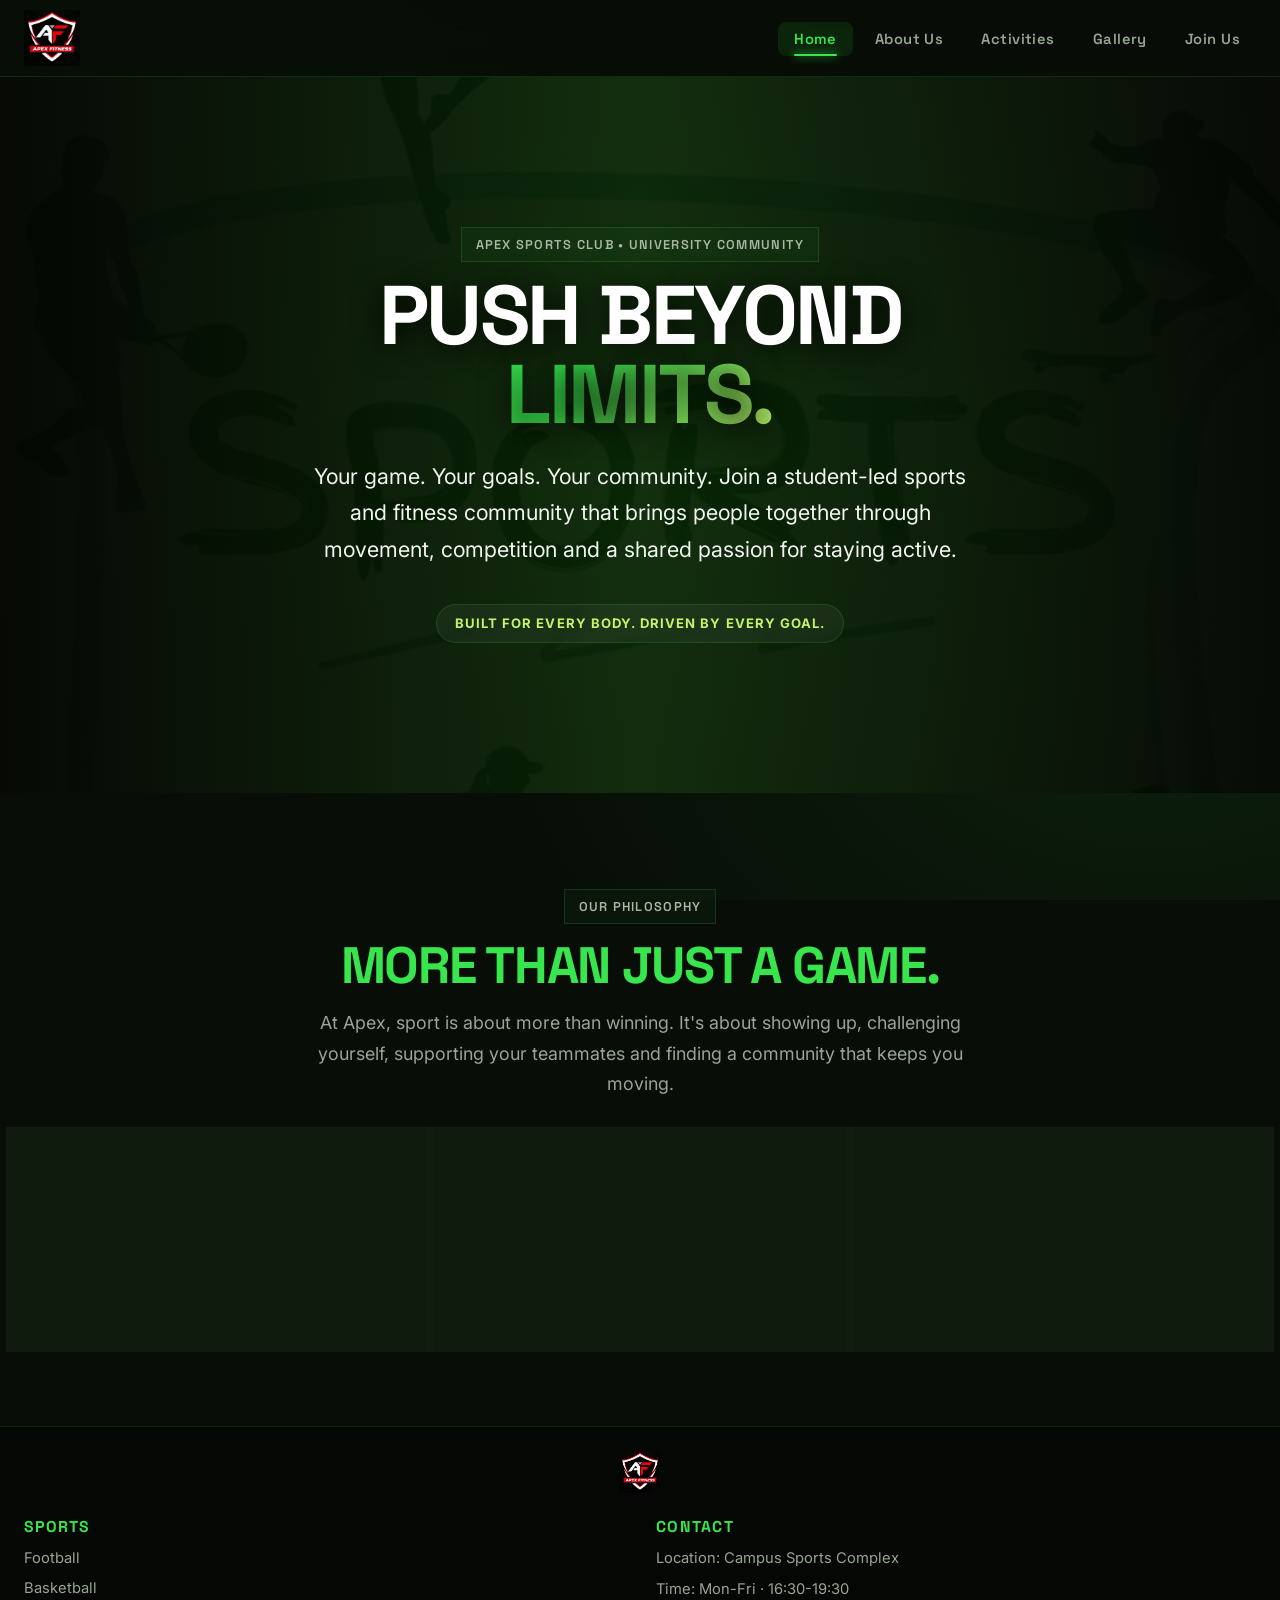
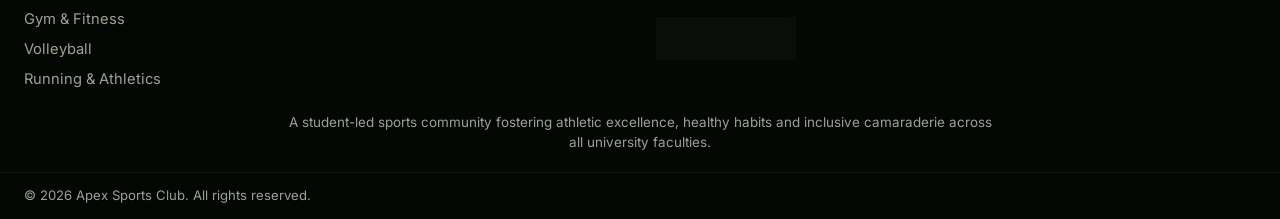
==== index.html @ d23ef432 "first commit" ====
<!DOCTYPE html>
<html lang="en">
<head>
  <meta charset="UTF-8" />
  <meta name="viewport" content="width=device-width, initial-scale=1.0" />
  <meta name="description" content="Apex Sports Club – a student-led university sports and fitness community. Football, basketball, gym, running, volleyball and more." />
  <title>Home | Apex Sports Club</title>
  <link rel="stylesheet" href="style.css" />
  <link rel="preconnect" href="https://fonts.googleapis.com" />
  <link rel="preconnect" href="https://fonts.gstatic.com" crossorigin />
  <link href="https://fonts.googleapis.com/css2?family=Inter:wght@300;400;500;600;700&family=Space+Grotesk:wght@500;700;800&display=swap" rel="stylesheet" />
  <link rel="icon" type="image/png" href="assets/Apex icon.png" />
</head>
<body>

  <!-- Skip link for accessibility -->
  <a href="#main" class="skip-link">Skip to main content</a>

  <!-- ===== HEADER / NAV ===== -->
  <header class="site-header" id="site-header">
    <div class="header-inner">
      <a href="index.html" class="brand" aria-label="Apex Sports Club – home">
        <img class="brand-image" src="assets/Apex logo.png" alt="" />
      </a>

      <nav class="main-nav" id="main-nav" aria-label="Primary navigation">
        <ul>
          <li><a href="index.html" class="nav-link active">Home</a></li>
          <li><a href="about.html" class="nav-link">About Us</a></li>
          <li><a href="activities.html" class="nav-link">Activities</a></li>
          <li><a href="gallery.html" class="nav-link">Gallery</a></li>
          <li><a href="join.html" class="nav-link">Join Us</a></li>
        </ul>
      </nav>

      
    </div>

    <!-- Mobile drawer -->
    <div class="mobile-nav" id="mobile-nav" aria-hidden="true">
      <ul>
        <li><a href="index.html">Home</a></li>
        <li><a href="about.html">About Us</a></li>
        <li><a href="activities.html">Activities &amp; Events</a></li>
        <li><a href="gallery.html">Gallery</a></li>
        <li><a href="join.html">Join Us / Contact</a></li>
      </ul>
     
    </div>
  </header>

  <main id="main">

    <!-- ===== HERO ===== -->
    <section class="hero" aria-labelledby="hero-title">
      <img src="assets/sports.jpeg" alt="Athletes in training" class="hero-img" />
      <div class="hero-overlay"></div>
      <div class="container hero-content">
        <span class="eyebrow">Apex Sports Club &bull; University Community</span>
        <h1 id="hero-title" class="hero-title">PUSH BEYOND<br><span class="accent">LIMITS.</span></h1>
        <p class="hero-desc">Your game. Your goals. Your community. Join a student-led sports and fitness community that brings people together through movement, competition and a shared passion for staying active.</p>
        
        <span class="hero-badge"> Built for every body. Driven by every goal.</span>
      </div>
    </section>

    <!-- ===== INTRO / PHILOSOPHY ===== -->
    <section class="section bg-dark" aria-labelledby="intro-title">
      <div class="container text-center">
        <span class="eyebrow">Our Philosophy</span>
        <h2 id="intro-title" class="section-title">MORE THAN JUST A GAME.</h2>
        <p class="section-sub">At Apex, sport is about more than winning. It's about showing up, challenging yourself, supporting your teammates and finding a community that keeps you moving.</p>

        <div class="card-grid-3">
          <article class="card">      
            <h3>COMMUNITY</h3>
            <p>Meet people, build friendships and be part of a team that supports your personal and athletic growth on and off campus.</p>
          </article>
          <article class="card">
            <h3>PERFORMANCE</h3>
            <p>Improve your skills, develop discipline and discover what your body and mind can truly achieve through consistent training.</p>
          </article>
          <article class="card">
            <h3>WELLBEING</h3>
            <p>Make intentional movement part of your university routine and invest in your physical stamina and mental clarity.</p>
          </article>
        </div>
      </div>
    </section>

   

  </main>

  <!-- ===== FOOTER ===== -->
  <footer class="site-footer">
    <div class="footer-grid container">
      <div class="footer-brand">
        <a href="index.html" class="brand footer-logo">
          <img class="brand-image" src="assets/Apex logo.png" alt="Apex Fitness logo" />
        </a>
      </div>

      <div>
        <h3 class="footer-heading">Sports</h3>
        <ul class="footer-nav">
          <li><a href="activities.html#football">Football</a></li>
          <li><a href="activities.html#basketball">Basketball</a></li>
          <li><a href="activities.html#fitness">Gym &amp; Fitness</a></li>
          <li><a href="activities.html#volleyball">Volleyball</a></li>
          <li><a href="activities.html#running">Running &amp; Athletics</a></li>
        </ul>
      </div>

      <div>
        <h3 class="footer-heading">Contact</h3>
        <ul class="footer-contact">
          <li>Location: Campus Sports Complex </li>
          <li>Time: Mon-Fri · 16:30-19:30</li>
        </ul>
        <a href="join.html" class="btn btn-outline btn-sm mt-2">Send Enquiry</a>
      </div>
    </div>
    <p class="footer-desc container">A student-led sports community fostering athletic excellence, healthy habits and inclusive camaraderie across all university faculties.</p>
    <div class="footer-bottom container">
      <span>&copy; <span id="year"></span> Apex Sports Club. All rights reserved.</span>
    </div>
  </footer>

  <script src="main.js" defer></script>
</body>
</html>
---- style.css ----
/* ============================================================
   APEX SPORTS CLUB — PREMIUM ATHLETIC STYLESHEET
   ISE 2102: Web Technologies  |  Color: #072804 + #38E54D + Glassmorphism
   ============================================================ */

/* ── Custom Properties & Design Tokens ─────────────────────── */
:root {
  /* Background Layers */
  --bg-darkest:    #040703;
  --bg-main:       #080e07;
  --bg-alt:        #0d170b;
  --bg-card:       rgba(18, 32, 16, 0.75);
  --bg-card-hov:   rgba(25, 45, 22, 0.9);
  --bg-glass:      rgba(13, 24, 11, 0.65);
  --bg-light:      #f4f6f2;
  --bg-card-light: #ffffff;

  /* Brand Greens */
  --green-deep:    #072804;
  --green-acc:     #38e54d;
  --green-soft:    #c5f36a;
  --green-glow:    rgba(56, 229, 77, 0.28);
  --green-subtle:  rgba(56, 229, 77, 0.1);

  /* Typography Colors */
  --text-white:    #ffffff;
  --text-light:    #f1f5ef;
  --text-muted:    #98a594;
  --text-dark:     #080c07;

  /* Borders & Dividers */
  --border:        rgba(56, 229, 77, 0.15);
  --border-acc:    rgba(56, 229, 77, 0.45);
  --border-light:  #e0e5dc;

  /* Status Colors */
  --error:         #ef4444;
  --success:       #10b981;
  --warning:       #f59e0b;

  /* Typography */
  --font-head:     'Space Grotesk', -apple-system, BlinkMacSystemFont, 'Segoe UI', sans-serif;
  --font-body:     'Inter', -apple-system, BlinkMacSystemFont, 'Segoe UI', sans-serif;

  /* Dimensions & Radius */
  --max-w:         1280px;
  --header-h:      76px;
  --radius-sm:     8px;
  --radius-md:     14px;
  --radius-lg:     24px;
  --radius-full:   9999px;

  /* Motion & Shadows */
  --ease:          0.25s cubic-bezier(0.4, 0, 0.2, 1);
  --ease-spring:   0.4s cubic-bezier(0.175, 0.885, 0.32, 1.275);
  --shadow-sm:     0 4px 12px rgba(0, 0, 0, 0.4);
  --shadow-lg:     0 16px 40px -10px rgba(0, 0, 0, 0.8);
  --glow-acc:      0 0 24px rgba(56, 229, 77, 0.25);
  --glow-lg:       0 0 40px rgba(56, 229, 77, 0.35);
}

/* ── Reset & Baseline ──────────────────────────────────────── */
*, *::before, *::after {
  box-sizing: border-box;
  margin: 0;
  padding: 0;
}

html {
  font-size: 16px;
  scroll-behavior: smooth;
  text-size-adjust: 100%;
}

body {
  font-family: var(--font-body);
  background-color: var(--bg-main);
  background-image: 
    radial-gradient(at 10% 20%, rgba(7, 40, 4, 0.45) 0px, transparent 50%),
    radial-gradient(at 90% 80%, rgba(56, 229, 77, 0.08) 0px, transparent 40%);
  background-attachment: fixed;
  color: var(--text-light);
  line-height: 1.65;
  overflow-x: hidden;
  min-height: 100vh;
  display: flex;
  flex-direction: column;
  -webkit-font-smoothing: antialiased;
}

img {
  max-width: 100%;
  height: auto;
  display: block;
  object-fit: cover;
}

a {
  color: inherit;
  text-decoration: none;
  transition: all var(--ease);
}

ul {
  list-style: none;
}

button, input, select, textarea {
  font-family: inherit;
  font-size: inherit;
}

/* ── Accessibility ─────────────────────────────────────────── */
.skip-link {
  position: absolute;
  top: -100px;
  left: 20px;
  z-index: 99999;
  background: var(--green-acc);
  color: var(--bg-darkest);
  padding: 12px 24px;
  font-weight: 700;
  border-radius: var(--radius-sm);
  transition: top var(--ease);
}
.skip-link:focus {
  top: 20px;
}

/* ── Layout Containers & Utilities ─────────────────────────── */
.container {
  width: 100%;
  max-width: var(--max-w);
  margin: 0 auto;
  padding: 0 24px;
}

.text-center { text-align: center; }
.mt-2 { margin-top: 16px; }
.mt-3 { margin-top: 24px; }
.mt-4 { margin-top: 36px; }
.mb-4 { margin-bottom: 36px; }

/* ── Typography System ─────────────────────────────────────── */
h1, h2, h3, h4, h5, h6 {
  font-family: var(--font-head);
  font-weight: 700;
  line-height: 1.1;
  letter-spacing: -0.025em;
  color: var(--green-acc);
}

.eyebrow {
  display: inline-flex;
  align-items: center;
  gap: 8px;
  font-family: var(--font-head);
  font-size: 0.8rem;
  font-weight: 600;
  letter-spacing: 0.1em;
  text-transform: uppercase;
  color: #aab7a5;
  background: rgba(56, 229, 77, 0.04);
  border: 1px solid rgba(56, 229, 77, 0.16);
  padding: 6px 14px;
  border-radius: 0;
  margin-bottom: 14px;
}

.section-title {
  font-size: clamp(2rem, 4vw, 3.2rem);
  text-transform: uppercase;
  margin-bottom: 14px;
}

.section-sub {
  font-size: 1.12rem;
  color: var(--text-muted);
  max-width: 660px;
  margin-bottom: 42px;
  line-height: 1.7;
}

.text-center .section-sub {
  margin-left: auto;
  margin-right: auto;
}

.accent {
  color: var(--green-acc);
  background: linear-gradient(135deg, var(--green-acc) 30%, var(--green-soft) 100%);
  -webkit-background-clip: text;
  -webkit-text-fill-color: transparent;
}

/* Light Sections */
.section-title.dark { color: #1e6610; }
.section-sub.dark   { color: #4b5563; }

.sample-notice {
  display: inline-block;
  color: var(--warning);
  font-size: 0.82rem;
  background: rgba(245, 158, 11, 0.1);
  border: 1px solid rgba(245, 158, 11, 0.25);
  padding: 4px 12px;
  border-radius: var(--radius-sm);
  margin-top: -24px;
  margin-bottom: 30px;
}

/* ── Modern Interactive Buttons ────────────────────────────── */
.btn {
  display: inline-flex;
  align-items: center;
  justify-content: center;
  gap: 10px;
  padding: 14px 28px;
  font-family: var(--font-head);
  font-weight: 700;
  font-size: 0.94rem;
  letter-spacing: 0.05em;
  text-transform: uppercase;
  border: 2px solid transparent;
  border-radius: var(--radius-sm);
  cursor: pointer;
  white-space: nowrap;
  position: relative;
  overflow: hidden;
  transition: all var(--ease-spring);
}

.btn:focus-visible {
  outline: 3px solid var(--green-acc);
  outline-offset: 4px;
}

.btn-primary {
  background: var(--green-acc);
  color: var(--bg-darkest);
  border-color: var(--green-acc);
  box-shadow: 0 4px 16px rgba(56, 229, 77, 0.3);
}

.btn-primary:hover {
  background: var(--green-soft);
  border-color: var(--green-soft);
  box-shadow: var(--glow-lg);
  transform: translateY(-3px) scale(1.02);
}

.btn-outline {
  background: rgba(255, 255, 255, 0.03);
  color: var(--text-white);
  border-color: rgba(56, 229, 77, 0.3);
  backdrop-filter: blur(8px);
}

.btn-outline:hover {
  border-color: var(--green-acc);
  color: var(--green-acc);
  background: rgba(56, 229, 77, 0.1);
  box-shadow: 0 4px 18px rgba(56, 229, 77, 0.18);
  transform: translateY(-3px);
}

.btn-sm {
  padding: 8px 18px;
  font-size: 0.84rem;
}

.btn-block {
  width: 100%;
}

/* ── Glassmorphic Header & Nav ─────────────────────────────── */
.site-header {
  position: sticky;
  top: 0;
  z-index: 1000;
  background: rgba(8, 14, 7, 0.85);
  backdrop-filter: blur(16px);
  -webkit-backdrop-filter: blur(16px);
  border-bottom: 1px solid var(--border);
  transition: background var(--ease);
}

.header-inner {
  max-width: var(--max-w);
  margin: 0 auto;
  padding: 0 24px;
  height: var(--header-h);
  display: flex;
  align-items: center;
  justify-content: space-between;
  gap: 24px;
}

/* Brand Logo */
.brand {
  display: flex;
  align-items: center;
  gap: 12px;
  text-decoration: none;
  flex-shrink: 0;
}

.brand-image {
  width: 56px;
  height: 56px;
  object-fit: contain;
  transition: transform var(--ease-spring);
}

.brand:hover .brand-image {
  transform: scale(1.04);
}

/* Desktop Navigation */
.main-nav ul {
  display: flex;
  align-items: center;
  gap: 6px;
}

.nav-link {
  font-family: var(--font-head);
  font-weight: 600;
  font-size: 0.92rem;
  letter-spacing: 0.03em;
  padding: 8px 16px;
  border-radius: var(--radius-sm);
  color: var(--text-muted);
  position: relative;
  transition: all var(--ease);
}

.nav-link:hover {
  color: var(--text-white);
  background: rgba(255, 255, 255, 0.05);
}

.nav-link.active {
  color: var(--green-acc);
  background: rgba(56, 229, 77, 0.1);
}

.nav-link.active::after {
  content: '';
  position: absolute;
  bottom: 0;
  left: 16px;
  right: 16px;
  height: 2px;
  background: var(--green-acc);
  box-shadow: 0 0 8px var(--green-acc);
  border-radius: 2px;
}

.header-actions {
  display: flex;
  align-items: center;
  gap: 14px;
}

/* Mobile Hamburger Button */
.burger {
  display: none;
  flex-direction: column;
  justify-content: space-around;
  width: 42px;
  height: 42px;
  padding: 9px;
  background: rgba(255, 255, 255, 0.03);
  border: 1px solid var(--border);
  border-radius: var(--radius-sm);
  cursor: pointer;
}

.burger span {
  display: block;
  width: 100%;
  height: 2px;
  background: var(--text-white);
  transition: all var(--ease);
  transform-origin: 1px;
}

.burger.open span:nth-child(1) { transform: rotate(45deg); }
.burger.open span:nth-child(2) { opacity: 0; transform: translateX(8px); }
.burger.open span:nth-child(3) { transform: rotate(-45deg); }

/* Mobile Menu Drawer */
.mobile-nav {
  display: none;
  background: rgba(4, 7, 3, 0.98);
  border-bottom: 1px solid var(--border);
  padding: 24px;
  backdrop-filter: blur(20px);
}

.mobile-nav.open {
  display: block;
}

.mobile-nav ul {
  display: flex;
  flex-direction: column;
  gap: 8px;
  margin-bottom: 20px;
}

.mobile-nav a {
  font-family: var(--font-head);
  font-weight: 700;
  font-size: 1.15rem;
  padding: 10px 14px;
  border-radius: var(--radius-sm);
  display: block;
}

.mobile-nav a:hover, .mobile-nav a.active {
  color: var(--green-acc);
  background: rgba(56, 229, 77, 0.1);
}

/* ── Hero Section (Home) ───────────────────────────────────── */
.hero {
  position: relative;
  min-height: calc(88vh - var(--header-h));
  display: flex;
  align-items: center;
  padding: 90px 0;
  overflow: hidden;
}

.hero-img {
  position: absolute;
  inset: 0;
  width: 100%;
  height: 100%;
  opacity: 0.28;
  filter: grayscale(20%) contrast(115%);
  z-index: 1;
  transform: scale(1.02);
  transition: transform 10s ease;
}

.hero:hover .hero-img {
  transform: scale(1.05);
}

.hero-overlay {
  position: absolute;
  inset: 0;
  z-index: 2;
  background: 
    linear-gradient(90deg, rgba(4, 7, 3, 0.96) 0%, rgba(7, 40, 4, 0.8) 50%, rgba(4, 7, 3, 0.94) 100%),
    radial-gradient(ellipse at 80% 50%, rgba(56, 229, 77, 0.15), transparent 70%);
}

.hero-content {
  position: relative;
  z-index: 3;
  max-width: 860px;
  margin-left: auto;
  margin-right: auto;
  text-align: center;
}

.hero-title {
  font-size: clamp(3rem, 6.5vw, 5.4rem);
  font-weight: 800;
  color: var(--text-white);
  text-transform: uppercase;
  letter-spacing: -0.03em;
  line-height: 0.95;
  margin-bottom: 24px;
  text-shadow: 0 4px 30px rgba(0, 0, 0, 0.9);
}

.hero-desc {
  font-size: clamp(1.05rem, 1.8vw, 1.35rem);
  color: var(--text-light);
  max-width: 660px;
  margin: 0 auto 36px;
  line-height: 1.7;
}

.btn-group {
  display: flex;
  flex-wrap: wrap;
  gap: 16px;
  margin-bottom: 34px;
}

.hero-badge {
  display: inline-flex;
  align-items: center;
  gap: 8px;
  padding: 8px 18px;
  background: rgba(255, 255, 255, 0.05);
  border: 1px solid var(--border);
  border-radius: var(--radius-full);
  font-size: 0.82rem;
  font-weight: 700;
  letter-spacing: 0.08em;
  color: var(--green-soft);
  text-transform: uppercase;
  backdrop-filter: blur(10px);
}

/* ── Page Hero (Inner Pages) ───────────────────────────────── */
.page-hero {
  padding: 72px 0 54px;
  background: linear-gradient(180deg, rgba(7, 40, 4, 0.8) 0%, var(--bg-main) 100%);
  border-bottom: 1px solid var(--border);
  position: relative;
  overflow: hidden;
}

.about-hero .container {
  text-align: center;
}

.activities-hero .container {
  text-align: center;
}

.activities-hero .section-title {
  color: var(--text-white);
}

.activities-hero .section-sub {
  margin-left: auto;
  margin-right: auto;
}

.about-hero .section-title {
  color: var(--text-white);
}

.about-hero .section-sub {
  margin-left: auto;
  margin-right: auto;
}

.gallery-hero .container {
  text-align: center;
}

.gallery-hero .section-title {
  color: var(--text-white);
}

.gallery-hero .section-sub {
  margin-left: auto;
  margin-right: auto;
}

.join-hero .container {
  text-align: center;
}

.join-hero .section-title {
  color: var(--text-white);
}

.join-hero .hero-line {
  color: var(--text-white);
}

.join-hero .section-sub {
  margin-left: auto;
  margin-right: auto;
  color: rgba(255, 255, 255, 0.86);
}

.join-hero .accent {
  color: var(--green-acc);
  background: linear-gradient(135deg, var(--green-acc) 30%, var(--green-soft) 100%);
  -webkit-background-clip: text;
  -webkit-text-fill-color: transparent;
}

.page-hero::after {
  content: '';
  position: absolute;
  top: 0;
  right: 15%;
  width: 400px;
  height: 250px;
  background: radial-gradient(circle, rgba(56, 229, 77, 0.12), transparent 70%);
  pointer-events: none;
}

/* ── Content Sections ──────────────────────────────────────── */
.section {
  padding: 96px 0;
}

.bg-dark {
  background: transparent;
}

.bg-alt {
  background: rgba(13, 23, 11, 0.5);
  border-top: 1px solid var(--border);
  border-bottom: 1px solid var(--border);
  backdrop-filter: blur(6px);
}

.bg-light {
  background: var(--bg-light);
  color: var(--text-dark);
}

.bg-light h2, .bg-light h3, .bg-light h4 {
  color: #1e6610;
}

.bg-light p {
  color: #374151;
}

.bg-light .eyebrow {
  color: #53664e;
  background: rgba(30, 102, 16, 0.04);
  border-color: rgba(30, 102, 16, 0.16);
}

/* ── Card Systems (Glassmorphic) ───────────────────────────── */
.card-grid-3 {
  display: grid;
  grid-template-columns: repeat(auto-fit, minmax(300px, 1fr));
  gap: 28px;
}

.card {
  background: var(--bg-card);
  backdrop-filter: blur(12px);
  -webkit-backdrop-filter: blur(12px);
  border: 1px solid var(--border);
  border-radius: var(--radius-md);
  padding: 38px 30px;
  transition: all var(--ease-spring);
  position: relative;
  overflow: hidden;
  box-shadow: var(--shadow-sm);
}

.card::before {
  content: '';
  position: absolute;
  top: 0;
  left: 0;
  width: 100%;
  height: 3px;
  background: linear-gradient(90deg, var(--green-acc), var(--green-soft));
  opacity: 0;
  transition: opacity var(--ease);
}

.card:hover {
  transform: translateY(-8px);
  background: var(--bg-card-hov);
  border-color: var(--border-acc);
  box-shadow: var(--shadow-lg), var(--glow-acc);
}

.card:hover::before {
  opacity: 1;
}

.card-icon {
  width: 58px;
  height: 58px;
  background: var(--green-subtle);
  border: 1px solid rgba(56, 229, 77, 0.3);
  border-radius: var(--radius-sm);
  display: flex;
  align-items: center;
  justify-content: center;
  font-size: 1.6rem;
  margin-bottom: 22px;
  transition: transform var(--ease-spring);
}

.card:hover .card-icon {
  transform: scale(1.1) rotate(5deg);
  background: rgba(56, 229, 77, 0.2);
}

.card h3 {
  font-size: 1.3rem;
  margin-bottom: 12px;
}

.card p {
  color: var(--text-muted);
  font-size: 0.95rem;
  line-height: 1.65;
}

.card-light {
  background: var(--bg-card-light);
  border-color: var(--border-light);
  box-shadow: 0 4px 18px rgba(0, 0, 0, 0.06);
}

.card-light:hover {
  border-color: #1e6610;
  box-shadow: 0 10px 25px rgba(0, 0, 0, 0.12);
}

.card-light h3 { color: #1e6610; }
.card-light p  { color: #4b5563; }

/* ── Sports Interactive Cards ──────────────────────────────── */
.sports-grid {
  display: grid;
  grid-template-columns: repeat(auto-fit, minmax(320px, 1fr));
  gap: 28px;
  text-align: left;
}

.sport-card {
  background: var(--bg-card);
  backdrop-filter: blur(10px);
  border: 1px solid var(--border);
  border-radius: var(--radius-md);
  overflow: hidden;
  display: flex;
  flex-direction: column;
  transition: all var(--ease-spring);
  box-shadow: var(--shadow-sm);
}

.sport-card:hover {
  transform: translateY(-8px);
  border-color: var(--green-acc);
  box-shadow: var(--shadow-lg), var(--glow-acc);
}

.sport-card-img {
  position: relative;
  height: 220px;
  overflow: hidden;
}

.sport-card-img img {
  width: 100%;
  height: 100%;
  transition: transform 0.6s var(--ease);
}

.sport-card:hover .sport-card-img img {
  transform: scale(1.08);
}

.sport-badge {
  position: absolute;
  top: 14px;
  right: 14px;
  background: rgba(4, 7, 3, 0.85);
  backdrop-filter: blur(8px);
  border: 1px solid var(--border);
  color: var(--green-soft);
  font-size: 0.74rem;
  font-weight: 700;
  text-transform: uppercase;
  letter-spacing: 0.06em;
  padding: 5px 12px;
  border-radius: var(--radius-full);
}

.sport-body {
  padding: 26px;
  display: flex;
  flex-direction: column;
  flex: 1;
}

.sport-head {
  display: flex;
  align-items: center;
  gap: 10px;
  margin-bottom: 8px;
}

.sport-body h3 { font-size: 1.25rem; }

.sport-tagline {
  font-size: 0.85rem;
  font-weight: 600;
  color: var(--green-acc);
  margin-bottom: 12px;
}

.sport-body p {
  color: var(--text-muted);
  font-size: 0.92rem;
  margin-bottom: 22px;
  flex: 1;
  line-height: 1.6;
}

.sport-link {
  display: inline-flex;
  align-items: center;
  gap: 8px;
  font-family: var(--font-head);
  font-weight: 700;
  font-size: 0.88rem;
  text-transform: uppercase;
  letter-spacing: 0.05em;
  color: var(--text-white);
  transition: all var(--ease);
}

.sport-link:hover {
  color: var(--green-acc);
  gap: 12px;
}

/* ── Event Fixture Cards ───────────────────────────────────── */
.events-grid {
  display: grid;
  grid-template-columns: repeat(auto-fit, minmax(320px, 1fr));
  gap: 24px;
  text-align: left;
}

.event-card {
  background: var(--bg-card);
  backdrop-filter: blur(10px);
  border: 1px solid var(--border);
  border-radius: var(--radius-md);
  padding: 28px;
  display: flex;
  flex-direction: column;
  transition: all var(--ease-spring);
  box-shadow: var(--shadow-sm);
}

.event-card:hover {
  border-color: var(--border-acc);
  background: var(--bg-card-hov);
  transform: translateY(-6px);
  box-shadow: var(--shadow-lg);
}

.event-top {
  display: flex;
  justify-content: space-between;
  align-items: center;
  margin-bottom: 14px;
}

.event-badge {
  background: rgba(56, 229, 77, 0.12);
  color: var(--green-acc);
  font-size: 0.74rem;
  font-weight: 700;
  text-transform: uppercase;
  letter-spacing: 0.06em;
  padding: 4px 11px;
  border-radius: var(--radius-sm);
  border: 1px solid rgba(56, 229, 77, 0.25);
}

.event-card h3 {
  font-size: 1.25rem;
  margin-bottom: 12px;
}

.event-meta {
  display: flex;
  flex-direction: column;
  gap: 6px;
  margin-bottom: 16px;
  font-size: 0.88rem;
  color: var(--text-muted);
}

.event-meta li {
  display: flex;
  align-items: flex-start;
  gap: 8px;
}

.event-meta li strong {
  flex: 0 0 auto;
  color: var(--text-light);
}

.event-desc {
  font-size: 0.92rem;
  color: var(--text-muted);
  margin-bottom: 24px;
  flex: 1;
  line-height: 1.6;
}

/* ── Interactive Category Filter Bar ───────────────────────── */
.filter-bar {
  display: flex;
  flex-wrap: wrap;
  justify-content: center;
  gap: 10px;
  margin-bottom: 40px;
}

.filter-btn {
  background: var(--bg-card);
  backdrop-filter: blur(8px);
  border: 1px solid var(--border);
  color: var(--text-muted);
  font-family: var(--font-head);
  font-weight: 700;
  font-size: 0.84rem;
  letter-spacing: 0.05em;
  text-transform: uppercase;
  padding: 8px 20px;
  border-radius: var(--radius-full);
  cursor: pointer;
  transition: all var(--ease);
}

.filter-btn:hover {
  color: var(--text-white);
  border-color: var(--green-acc);
  transform: translateY(-2px);
}

.filter-btn.active {
  background: var(--green-acc);
  color: var(--bg-darkest);
  border-color: var(--green-acc);
  box-shadow: 0 4px 14px rgba(56, 229, 77, 0.35);
}

/* ── Empty State ───────────────────────────────────────────── */
.empty-state {
  padding: 60px 24px;
  text-align: center;
  background: var(--bg-card);
  border: 1px dashed var(--border);
  border-radius: var(--radius-md);
}

.empty-state h3 {
  margin-bottom: 10px;
  font-size: 1.3rem;
}

/* ── Values Grid (About Page) ──────────────────────────────── */
.values-grid {
  display: grid;
  grid-template-columns: repeat(auto-fit, minmax(210px, 1fr));
  gap: 20px;
}

.value-card {
  background: var(--bg-card);
  border: 1px solid var(--border);
  border-radius: var(--radius-md);
  padding: 26px 20px;
  text-align: center;
  transition: transform var(--ease-spring), border-color var(--ease);
}

.value-card:hover {
  transform: translateY(-6px);
  border-color: var(--green-acc);
  box-shadow: var(--shadow-sm);
}

.value-name {
  font-size: 1.15rem;
  font-weight: 800;
  color: var(--green-soft);
  margin-bottom: 8px;
  text-transform: uppercase;
  letter-spacing: 0.04em;
}

.value-card p {
  color: var(--text-muted);
  font-size: 0.92rem;
}

/* ── Student Committee Grid ────────────────────────────────── */
.committee-grid {
  display: grid;
  grid-template-columns: repeat(auto-fit, minmax(250px, 1fr));
  gap: 26px;
  text-align: center;
}

.committee-card {
  background: var(--bg-card);
  backdrop-filter: blur(10px);
  border: 1px solid var(--border);
  border-radius: var(--radius-md);
  padding: 30px 24px;
  transition: all var(--ease-spring);
  box-shadow: var(--shadow-sm);
}

.committee-card:hover {
  transform: translateY(-8px);
  border-color: var(--green-acc);
  box-shadow: var(--shadow-lg), var(--glow-acc);
}

.committee-avatar {
  width: 82px;
  height: 82px;
  border-radius: var(--radius-full);
  background: linear-gradient(135deg, var(--green-deep), #1e4518);
  border: 2px solid var(--green-acc);
  margin: 0 auto 16px;
  display: flex;
  align-items: center;
  justify-content: center;
  font-size: 2rem;
  box-shadow: 0 0 16px rgba(56, 229, 77, 0.25);
  transition: transform var(--ease-spring);
}

.committee-card:hover .committee-avatar {
  transform: scale(1.1);
}

.committee-role {
  font-size: 0.8rem;
  font-weight: 700;
  color: var(--text-white);
  text-transform: uppercase;
  letter-spacing: 0.08em;
  margin-bottom: 6px;
}

.committee-card h3 {
  font-size: 1.2rem;
  margin-bottom: 8px;
}

.committee-card p {
  font-size: 0.88rem;
  color: var(--text-muted);
  line-height: 1.6;
}

/* ── About Split Layout ────────────────────────────────────── */
.about-split {
  display: grid;
  grid-template-columns: 1fr 1fr;
  gap: 52px;
  align-items: center;
}

.about-image img {
  border-radius: var(--radius-md);
  border: 2px solid var(--border-light);
  box-shadow: var(--shadow-lg);
  height: 400px;
  width: 100%;
}

.about-text p {
  font-size: 1.08rem;
  line-height: 1.75;
  color: #2d3748;
}

/* ── Weekly Training Schedule Table ────────────────────────── */
.table-wrap {
  overflow-x: auto;
  background: var(--bg-card);
  backdrop-filter: blur(12px);
  border: 1px solid var(--border);
  border-radius: var(--radius-md);
  box-shadow: var(--shadow-sm);
}

.schedule-table {
  width: 100%;
  border-collapse: collapse;
  font-size: 0.94rem;
  text-align: left;
}

.schedule-table caption {
  padding: 18px 22px;
  font-family: var(--font-head);
  font-weight: 700;
  font-size: 1.1rem;
  text-transform: uppercase;
  color: var(--green-acc);
  background: rgba(13, 23, 11, 0.8);
  border-bottom: 1px solid var(--border);
  text-align: left;
}

.schedule-table th, .schedule-table td {
  padding: 15px 20px;
  border-bottom: 1px solid var(--border);
}

.schedule-table th {
  background: rgba(56, 229, 77, 0.12);
  font-family: var(--font-head);
  font-weight: 700;
  color: var(--green-soft);
  letter-spacing: 0.05em;
  text-transform: uppercase;
  font-size: 0.82rem;
}

.schedule-table tr:hover td {
  background: rgba(56, 229, 77, 0.06);
}

/* ── Photo Gallery Grid ────────────────────────────────────── */
.gallery-grid {
  display: grid;
  grid-template-columns: repeat(auto-fill, minmax(290px, 1fr));
  gap: 20px;
  text-align: left;
}

.gallery-item {
  position: relative;
  border-radius: var(--radius-md);
  overflow: hidden;
  height: 260px;
  background: var(--bg-card);
  border: 1px solid var(--border);
  cursor: pointer;
  transition: all var(--ease-spring);
  box-shadow: var(--shadow-sm);
}

.gallery-item:hover {
  transform: scale(1.03);
  border-color: var(--green-acc);
  box-shadow: var(--shadow-lg), var(--glow-acc);
}

.gallery-item img {
  width: 100%;
  height: 100%;
  transition: transform 0.6s var(--ease);
}

.gallery-item:hover img {
  transform: scale(1.1);
}

.gallery-overlay {
  position: absolute;
  inset: 0;
  background: linear-gradient(180deg, transparent 35%, rgba(4, 7, 3, 0.95) 100%);
  display: flex;
  flex-direction: column;
  justify-content: flex-end;
  padding: 20px;
  opacity: 0;
  transition: opacity var(--ease);
}

.gallery-item:hover .gallery-overlay,
.gallery-item:focus-within .gallery-overlay {
  opacity: 1;
}

.gallery-cat {
  font-size: 0.74rem;
  font-weight: 700;
  color: var(--green-acc);
  text-transform: uppercase;
  letter-spacing: 0.05em;
}

.gallery-name {
  font-family: var(--font-head);
  font-weight: 700;
  font-size: 1.05rem;
  color: var(--text-white);
  margin-top: 4px;
}

/* ── Lightbox Modal ────────────────────────────────────────── */
.lightbox {
  position: fixed;
  inset: 0;
  z-index: 9999;
  background: rgba(4, 7, 3, 0.96);
  backdrop-filter: blur(16px);
  display: flex;
  align-items: center;
  justify-content: center;
  padding: 24px;
}

.lightbox-inner {
  position: relative;
  max-width: 960px;
  width: 100%;
  display: flex;
  flex-direction: column;
  align-items: center;
}

.lightbox-close {
  position: absolute;
  top: -48px;
  right: 0;
  background: rgba(255, 255, 255, 0.1);
  border: 1px solid var(--border);
  color: var(--text-white);
  font-size: 1.6rem;
  width: 40px;
  height: 40px;
  border-radius: var(--radius-full);
  display: flex;
  align-items: center;
  justify-content: center;
  cursor: pointer;
  transition: all var(--ease);
}

.lightbox-close:hover {
  background: var(--green-acc);
  color: var(--bg-darkest);
}

.lb-img-wrap {
  max-height: 68vh;
  overflow: hidden;
  border-radius: var(--radius-md);
  border: 1px solid var(--border);
  box-shadow: 0 24px 50px rgba(0, 0, 0, 0.9);
}

.lb-img-wrap img {
  max-height: 68vh;
  width: auto;
  max-width: 100%;
  object-fit: contain;
}

.lb-caption {
  margin-top: 16px;
  text-align: center;
}

.lb-title {
  font-size: 1.25rem;
  color: var(--green-acc);
  margin-bottom: 4px;
}

.lb-cat {
  font-size: 0.8rem;
  color: var(--green-acc);
  text-transform: uppercase;
  font-weight: 700;
}

.lb-desc {
  color: var(--text-muted);
  font-size: 0.94rem;
  margin-top: 6px;
}

.lightbox-nav {
  position: absolute;
  top: 50%;
  transform: translateY(-50%);
  background: rgba(7, 40, 4, 0.85);
  border: 1px solid var(--border);
  color: var(--text-white);
  width: 48px;
  height: 48px;
  border-radius: var(--radius-full);
  display: flex;
  align-items: center;
  justify-content: center;
  cursor: pointer;
  font-size: 1.6rem;
  font-weight: 700;
  transition: all var(--ease);
}

.lightbox-nav:hover {
  background: var(--green-acc);
  color: var(--bg-darkest);
  border-color: var(--green-acc);
}

.lb-prev { left: -60px; }
.lb-next { right: -60px; }

/* ── Full Banner CTA Strip ─────────────────────────────────── */
.cta-strip {
  background: linear-gradient(135deg, var(--green-deep) 0%, #102e0c 100%);
  border-top: 1px solid rgba(56, 229, 77, 0.3);
  border-bottom: 1px solid rgba(56, 229, 77, 0.3);
  padding: 88px 0;
  position: relative;
  overflow: hidden;
}

.cta-strip::before {
  content: '';
  position: absolute;
  inset: 0;
  background: radial-gradient(circle at center, rgba(56, 229, 77, 0.16), transparent 70%);
}

.cta-inner {
  position: relative;
  z-index: 2;
  max-width: 720px;
  margin: 0 auto;
}

.cta-title {
  font-size: clamp(2.2rem, 4.5vw, 3.4rem);
  text-transform: uppercase;
  margin-bottom: 16px;
}

.cta-strip p {
  color: var(--text-light);
  font-size: 1.12rem;
  line-height: 1.7;
}

/* ── Membership Form & Layout (Join Page) ──────────────────── */
.join-layout {
  display: grid;
  grid-template-columns: minmax(0, 1fr);
  gap: 40px;
  max-width: 760px;
}

#form-heading {
  text-align: center;
}

.form-card {
  background: var(--bg-card);
  backdrop-filter: blur(14px);
  border: 1px solid var(--border);
  border-radius: var(--radius-lg);
  padding: 42px;
  box-shadow: var(--shadow-lg);
}

.form-alert {
  background: rgba(239, 68, 68, 0.1);
  border: 1px solid var(--error);
  border-radius: var(--radius-sm);
  padding: 16px 18px;
  margin-bottom: 24px;
  color: #fca5a5;
}

.form-alert strong {
  color: var(--error);
  display: block;
  margin-bottom: 6px;
}

.form-alert ul {
  margin-left: 20px;
  font-size: 0.9rem;
}

.form-grid {
  display: grid;
  grid-template-columns: minmax(0, 1fr);
  gap: 20px;
}

.form-group {
  display: flex;
  flex-direction: column;
  gap: 7px;
}

.form-full {
  grid-column: 1 / -1;
}

.form-label {
  font-family: var(--font-head);
  font-weight: 600;
  font-size: 0.88rem;
  color: var(--text-light);
}

.req { color: var(--green-acc); }
.opt { color: var(--text-muted); font-size: 0.78rem; font-weight: 400; }

.form-control {
  width: 100%;
  padding: 13px 16px;
  background: rgba(4, 7, 3, 0.75);
  border: 1px solid var(--border);
  border-radius: var(--radius-sm);
  color: var(--text-white);
  transition: all var(--ease);
}

.form-control:focus {
  outline: none;
  border-color: var(--green-acc);
  box-shadow: 0 0 14px rgba(56, 229, 77, 0.25);
  background: rgba(4, 7, 3, 0.95);
}

.form-control.invalid {
  border-color: var(--error);
  background: rgba(239, 68, 68, 0.06);
}

.field-err {
  font-size: 0.8rem;
  color: var(--error);
  display: none;
}

.field-err.show {
  display: block;
}

.radio-group {
  display: flex;
  flex-direction: column;
  align-items: flex-start;
  gap: 10px;
  margin-top: 6px;
}

.radio-label {
  display: flex;
  align-items: center;
  gap: 8px;
  cursor: pointer;
  font-size: 0.92rem;
}

.radio-label input {
  accent-color: var(--green-acc);
}

.checkbox-label {
  display: flex;
  align-items: flex-start;
  gap: 12px;
  cursor: pointer;
  font-size: 0.88rem;
  color: var(--text-muted);
}

.checkbox-label input {
  margin-top: 4px;
  accent-color: var(--green-acc);
  width: 17px;
  height: 17px;
}

.join-sidebar {
  display: grid;
  grid-template-columns: repeat(2, minmax(0, 1fr));
  gap: 24px;
}

.info-card {
  background: var(--bg-card);
  backdrop-filter: blur(12px);
  border: 1px solid var(--border);
  border-radius: var(--radius-md);
  padding: 30px;
  box-shadow: var(--shadow-sm);
}

.info-card h3 {
  font-size: 1.25rem;
  margin-bottom: 12px;
}

.benefit-list {
  display: flex;
  flex-direction: column;
  gap: 15px;
  margin-top: 16px;
}

.benefit-list li {
  display: flex;
  align-items: flex-start;
  gap: 12px;
  font-size: 0.92rem;
}

.tick {
  width: 14px;
  height: 8px;
  flex: 0 0 14px;
  border-left: 2px solid var(--green-acc);
  border-bottom: 2px solid var(--green-acc);
  transform: rotate(-45deg);
  margin: 3px 2px 0 0;
}

/* ── Footer ────────────────────────────────────────────────── */
.site-footer {
  background: var(--bg-darkest);
  border-top: 1px solid var(--border);
  font-size: 0.92rem;
  margin-top: auto;
}

.footer-grid {
  padding: 24px 24px 20px;
  display: grid;
  grid-template-columns: repeat(2, minmax(0, 1fr));
  gap: 24px 32px;
}

.footer-brand {
  grid-column: 1 / -1;
  display: flex;
  flex-direction: column;
  align-items: center;
  gap: 4px;
  text-align: center;
}

.footer-logo {
  width: fit-content;
  margin-bottom: 2px;
}

.footer-logo .brand-image {
  width: 42px;
  height: 42px;
}

.footer-tagline,
.footer-slogan {
  text-align: center;
}

.footer-tagline {
  font-size: 0.88rem;
  color: var(--text-white);
  font-weight: 600;
}

.footer-slogan {
  font-family: var(--font-head);
  font-weight: 800;
  font-size: 1rem;
  color: var(--text-white);
  letter-spacing: 0.08em;
}

.footer-desc {
  max-width: 760px;
  margin: 0 auto;
  padding-bottom: 20px;
  text-align: center;
  font-size: 0.84rem;
  line-height: 1.5;
  color: var(--text-muted);
}

.footer-heading {
  font-family: var(--font-head);
  font-size: 0.98rem;
  font-weight: 700;
  text-transform: uppercase;
  letter-spacing: 0.08em;
  color: var(--green-acc);
  margin-bottom: 10px;
}

.footer-nav {
  display: flex;
  flex-direction: column;
  gap: 6px;
  color: var(--text-muted);
}

.footer-nav a:hover {
  color: var(--green-acc);
  transform: translateX(4px);
}

.footer-contact {
  display: flex;
  flex-direction: column;
  gap: 7px;
}

.footer-contact li {
  display: flex;
  align-items: flex-start;
  gap: 10px;
  color: var(--text-muted);
}

.footer-bottom {
  border-top: 1px solid rgba(255, 255, 255, 0.05);
  padding: 12px 24px;
  display: flex;
  justify-content: space-between;
  align-items: center;
  flex-wrap: wrap;
  gap: 14px;
  font-size: 0.82rem;
  color: var(--text-muted);
}

.footer-note {
  color: var(--green-soft);
}

/* ── Form Processor Receipt Screen (process.php) ───────────── */
.confirm-wrap {
  min-height: 72vh;
  display: flex;
  align-items: center;
  justify-content: center;
  padding: 88px 24px;
}

.confirm-card {
  background: var(--bg-card);
  backdrop-filter: blur(16px);
  border: 1px solid var(--border);
  border-radius: var(--radius-lg);
  padding: 54px 40px;
  text-align: center;
  max-width: 760px;
  width: 100%;
  box-shadow: var(--shadow-lg);
}

.confirm-card.success {
  border-color: var(--green-acc);
  box-shadow: var(--shadow-lg), var(--glow-acc);
}

.confirm-card.error {
  border-color: var(--error);
}

.confirm-icon {
  font-size: 3.8rem;
  margin-bottom: 16px;
}

.confirm-badge {
  display: inline-block;
  background: rgba(56, 229, 77, 0.1);
  border: 1px solid rgba(56, 229, 77, 0.3);
  border-radius: var(--radius-sm);
  padding: 12px 20px;
  margin-bottom: 28px;
  font-size: 0.9rem;
  color: var(--green-soft);
  line-height: 1.5;
}

.confirm-table {
  width: 100%;
  border-collapse: collapse;
  font-size: 0.92rem;
  margin: 24px 0 32px;
  text-align: left;
  background: rgba(4, 7, 3, 0.6);
  border: 1px solid var(--border);
  border-radius: var(--radius-sm);
  overflow: hidden;
}

.confirm-table td {
  padding: 10px 16px;
  border-bottom: 1px solid var(--border);
}

.confirm-table td:first-child {
  color: var(--text-muted);
  width: 38%;
}

.confirm-table td:last-child {
  color: var(--text-white);
}

.confirm-actions {
  display: flex;
  gap: 16px;
  justify-content: center;
  flex-wrap: wrap;
}

/* ── Responsive Queries ────────────────────────────────────── */
@media (max-width: 1024px) {
  .footer-grid   { grid-template-columns: 1fr 1fr; }
  .join-layout   { grid-template-columns: 1fr; }
  .lb-prev { left: -14px; }
  .lb-next { right: -14px; }
}

@media (max-width: 768px) {
  .main-nav, .header-actions .btn { display: none; }
  .burger { display: flex; }
  .about-split   { grid-template-columns: 1fr; }
  .form-grid     { grid-template-columns: 1fr; }
  .footer-grid   { grid-template-columns: 1fr; }
  .footer-bottom { flex-direction: column; text-align: center; }
  .hero { min-height: auto; padding: 60px 0; }
  .hero-title { font-size: clamp(2.4rem, 8vw, 3.6rem); }
  .join-sidebar { grid-template-columns: 1fr; }
}

@media (max-width: 480px) {
  .card-grid-3, .sports-grid, .events-grid, .gallery-grid { grid-template-columns: 1fr; }
  .committee-grid, .values-grid { grid-template-columns: 1fr; }
}

/* ── Accessibility: Reduced Motion ─────────────────────────── */
@media (prefers-reduced-motion: reduce) {
  *, *::before, *::after {
    animation-duration: 0.01ms !important;
    transition-duration: 0.01ms !important;
    scroll-behavior: auto !important;
  }
}
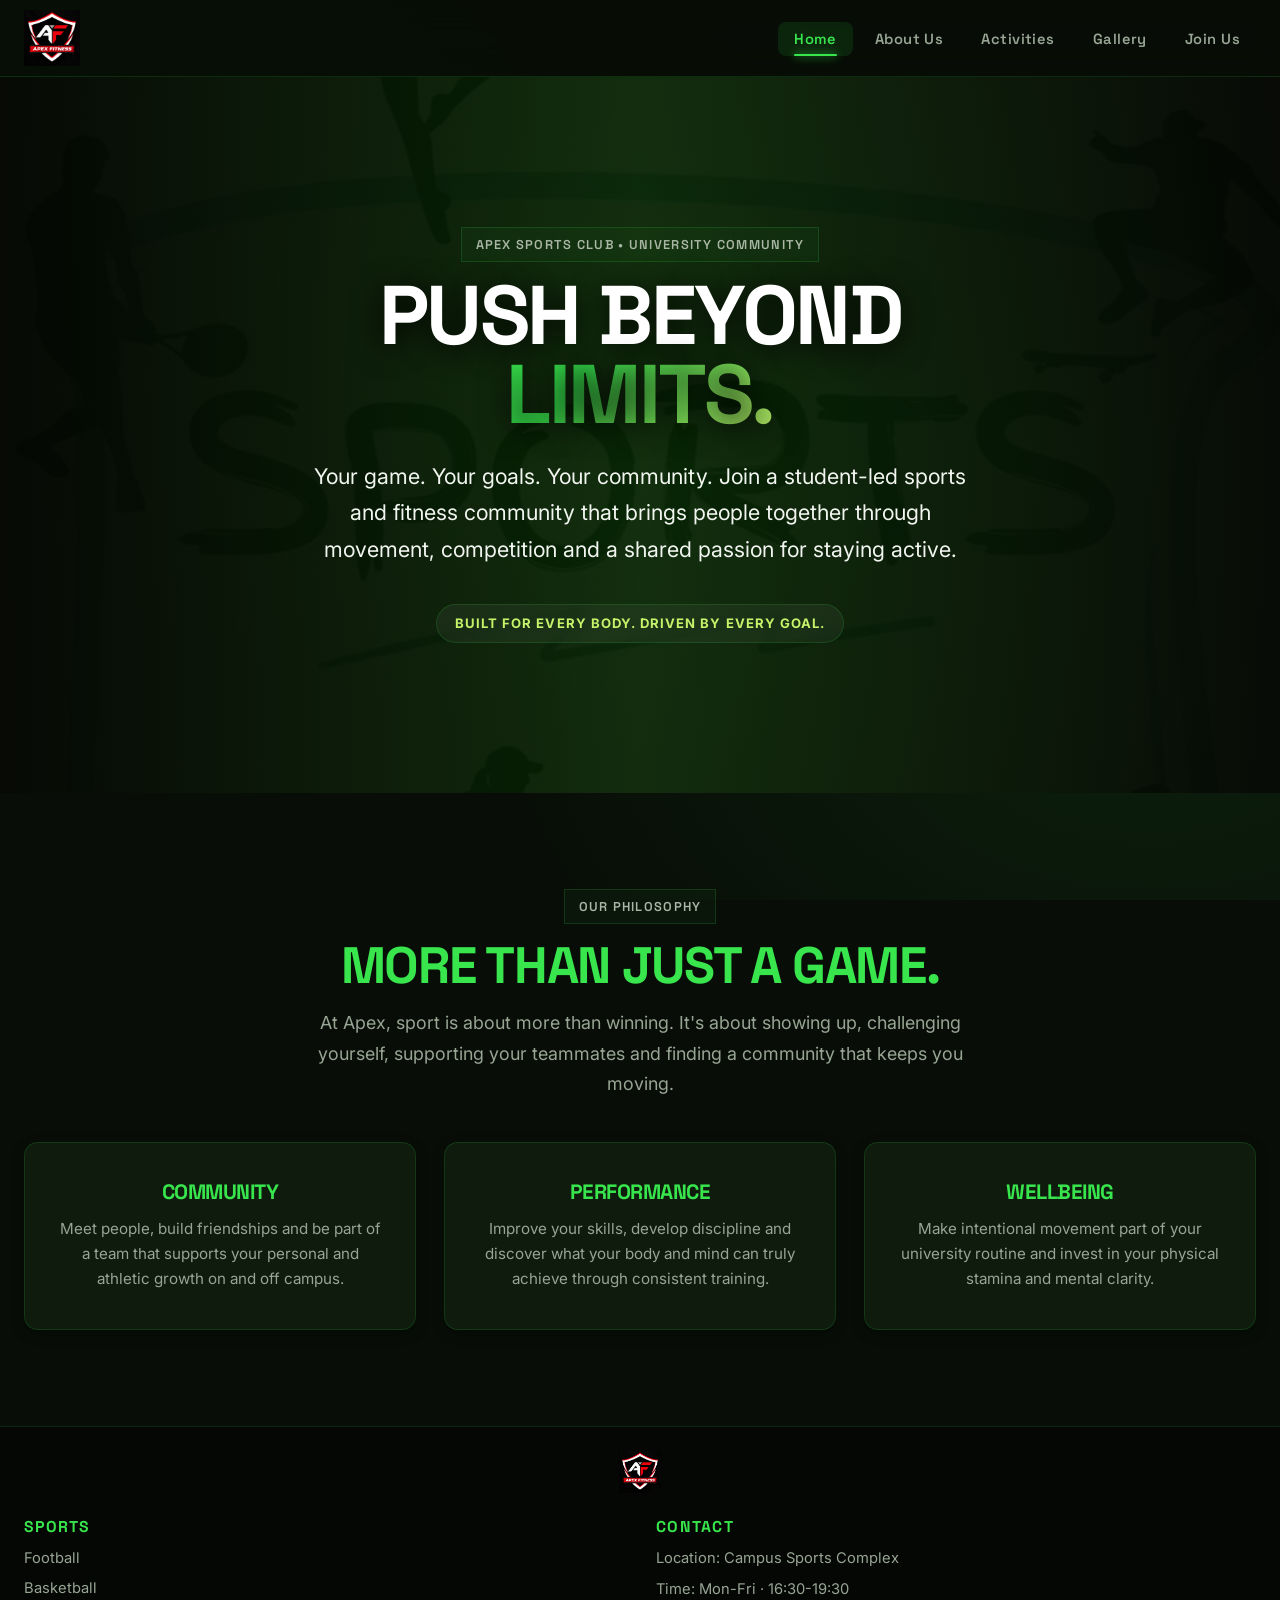
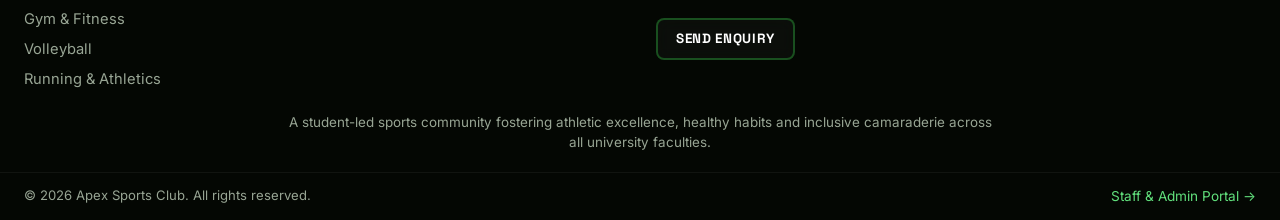
==== commit 7b0a52bc: "Add full admin authentication system, login, session management, and member dashboard" ====
--- a/index.html
+++ b/index.html
@@ -124,6 +124,7 @@
     <p class="footer-desc container">A student-led sports community fostering athletic excellence, healthy habits and inclusive camaraderie across all university faculties.</p>
     <div class="footer-bottom container">
       <span>&copy; <span id="year"></span> Apex Sports Club. All rights reserved.</span>
+      <span style="margin-left: 15px;"><a href="login.php" style="color: #61e07c; text-decoration: none; font-size: 0.85rem;">Staff &amp; Admin Portal &rarr;</a></span>
     </div>
   </footer>
 
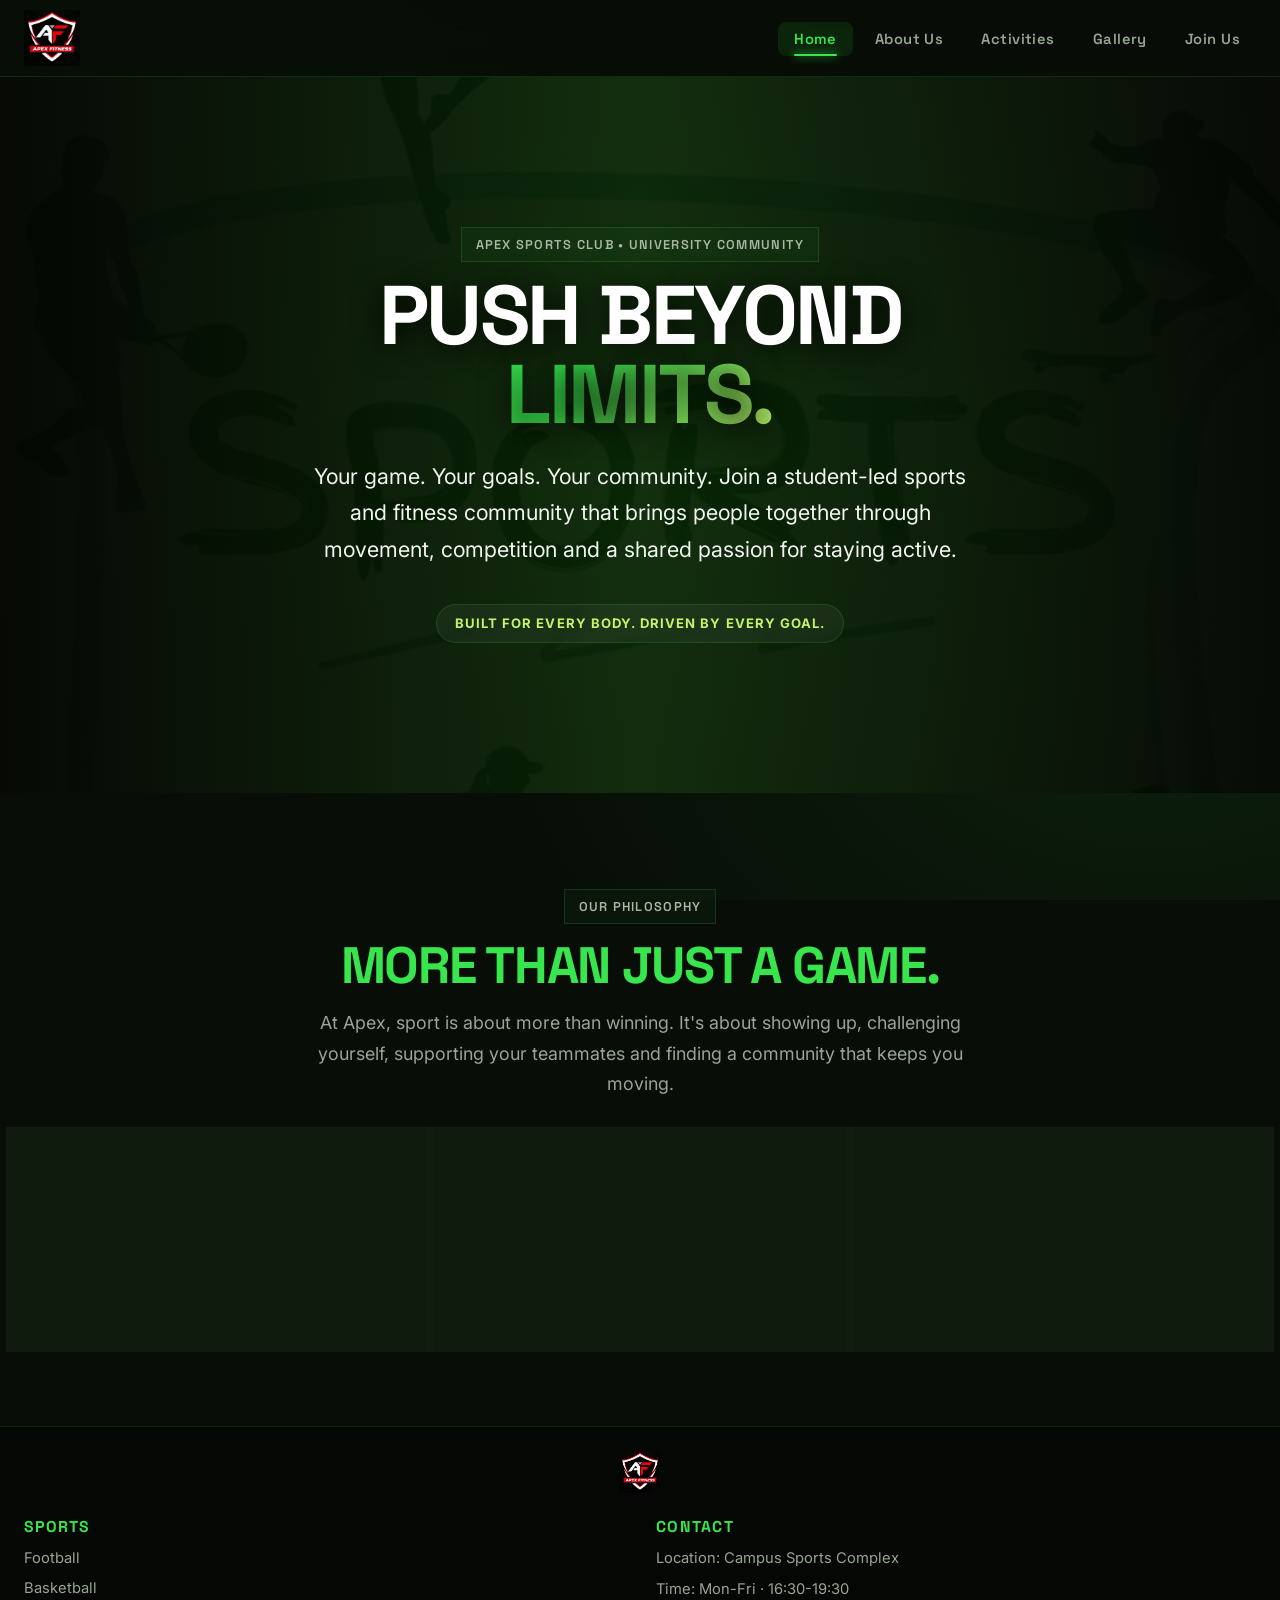
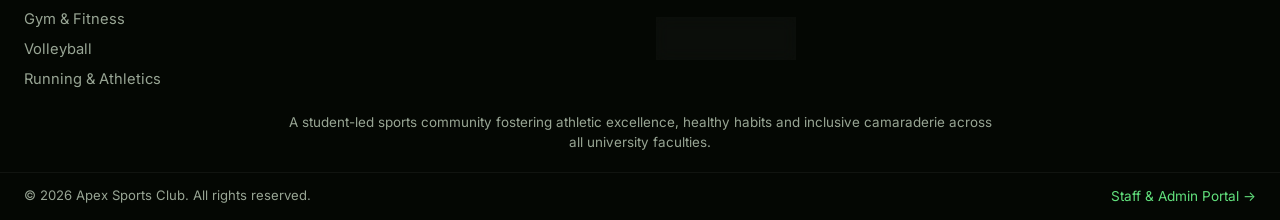
==== commit 2f5ffeba: "Add InfinityFree MySQL backend: config.php, database.sql, database-import.sql, process.php, admin.ph" ====
--- a/index.html
+++ b/index.html
@@ -124,7 +124,7 @@
     <p class="footer-desc container">A student-led sports community fostering athletic excellence, healthy habits and inclusive camaraderie across all university faculties.</p>
     <div class="footer-bottom container">
       <span>&copy; <span id="year"></span> Apex Sports Club. All rights reserved.</span>
-      <span style="margin-left: 15px;"><a href="login.php" style="color: #61e07c; text-decoration: none; font-size: 0.85rem;">Staff &amp; Admin Portal &rarr;</a></span>
+      <span style="margin-left: 15px;"><a href="admin-login.php" style="color: #61e07c; text-decoration: none; font-size: 0.85rem;">Staff &amp; Admin Portal &rarr;</a></span>
     </div>
   </footer>
 
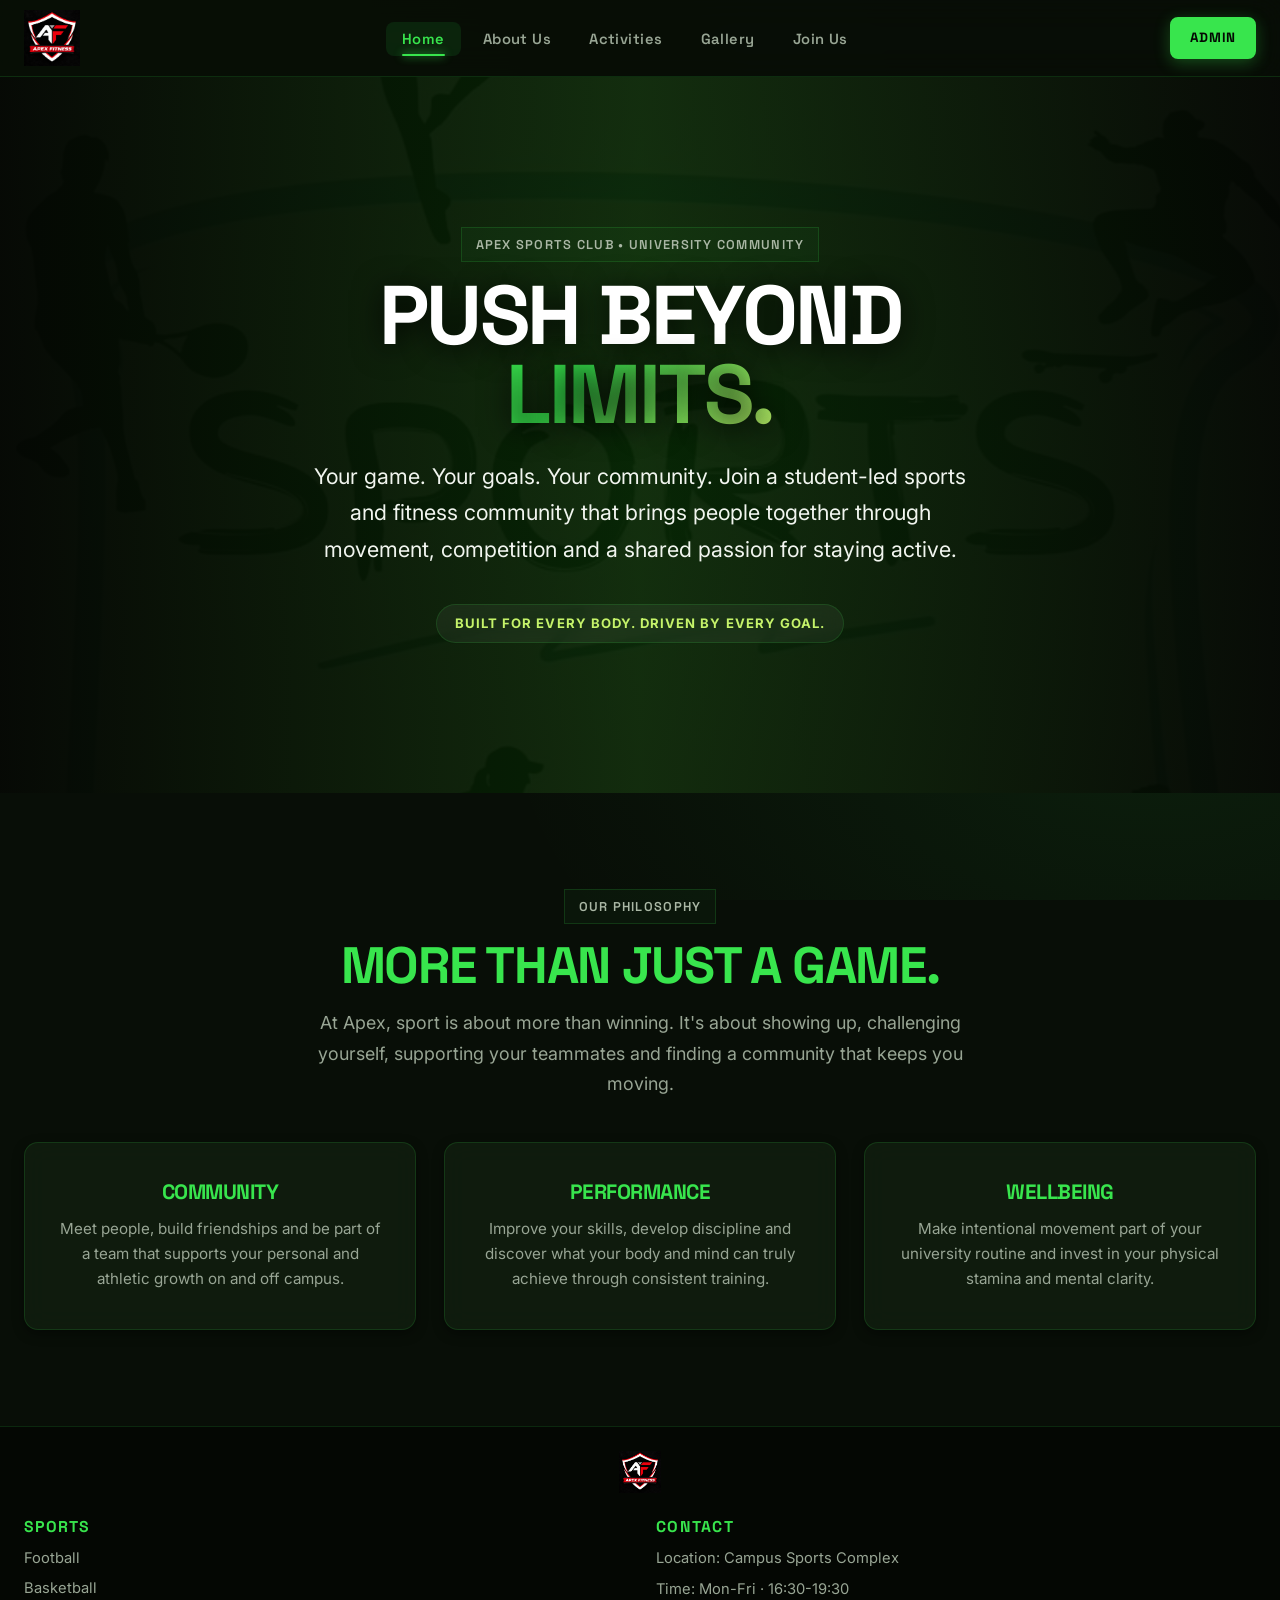
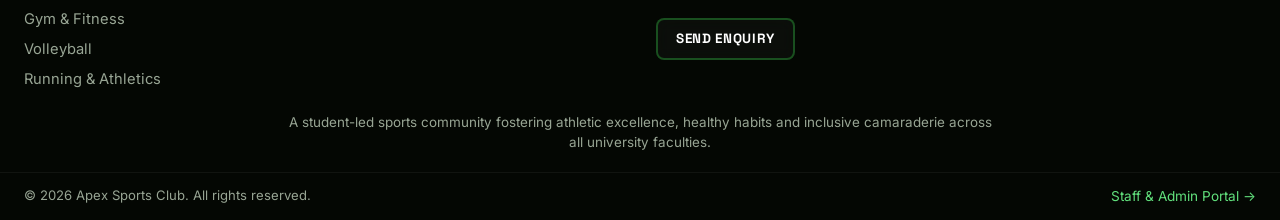
==== commit 98116010: "admin" ====
--- a/index.html
+++ b/index.html
@@ -33,7 +33,9 @@
         </ul>
       </nav>
 
-      
+      <div class="header-actions">
+        <a href="admin-login.php" class="btn btn-primary btn-sm" aria-label="Admin login">Admin</a>
+      </div>
     </div>
 
     <!-- Mobile drawer -->
@@ -44,6 +46,7 @@
         <li><a href="activities.html">Activities &amp; Events</a></li>
         <li><a href="gallery.html">Gallery</a></li>
         <li><a href="join.html">Join Us / Contact</a></li>
+        <li><a href="admin-login.php">Admin</a></li>
       </ul>
      
     </div>
